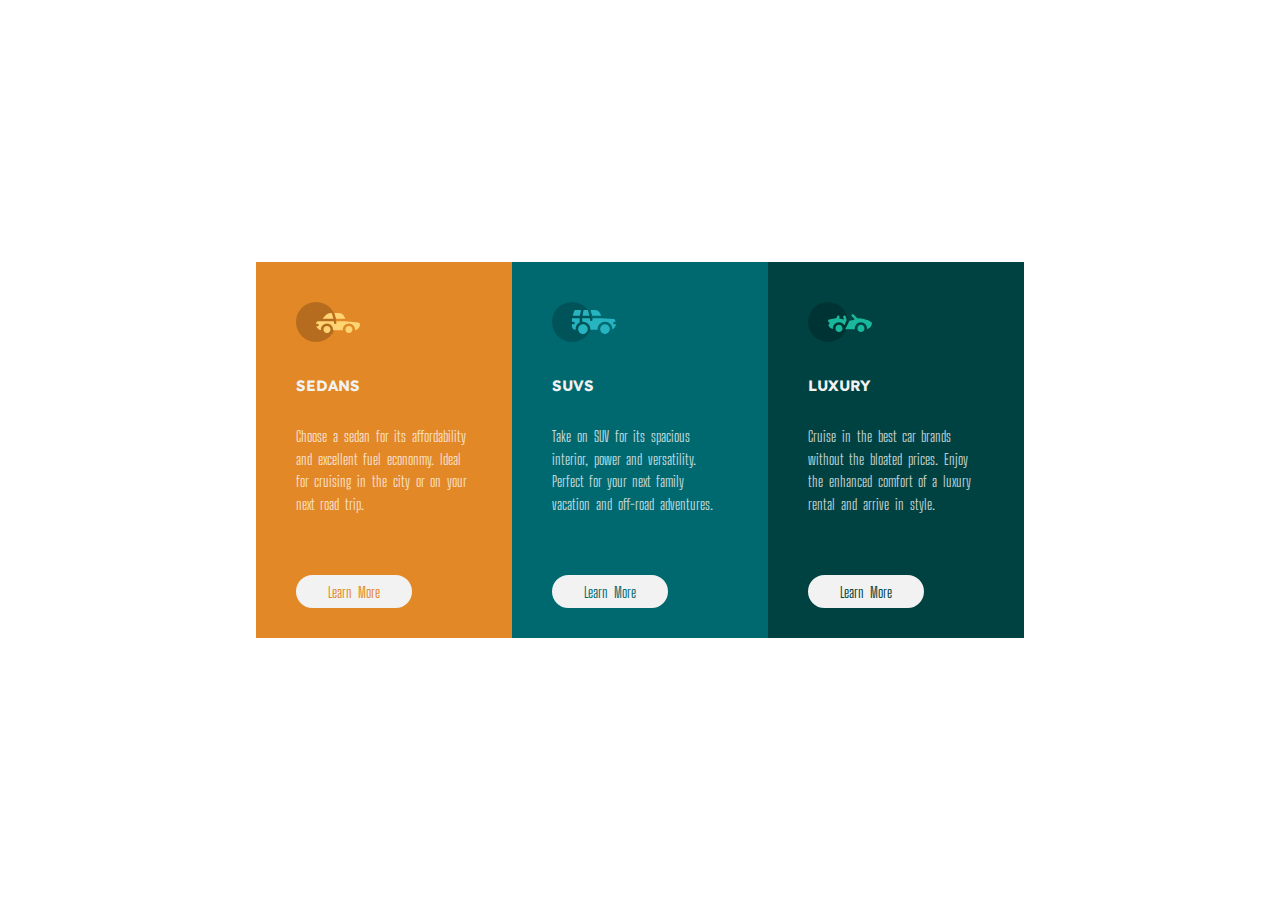
==== index.html @ 9b332c79 "flexbox inital push" ====
<!DOCTYPE html>
<html lang="en" dir="ltr">
  <head>
    <meta charset="utf-8">
    <link rel="stylesheet" href="style.css">
    <link rel="icon" href="favicon-32x32.png">
    <link href="https://fonts.googleapis.com/css2?family=Big+Shoulders+Display:wght@700&family=Lexend+Deca&display=swap" rel="stylesheet">
    <title></title>
  </head>
  <body>
    <div class="bigger">
      <div class="container">
        <div class="box sedan-box">
          <img src="icon-sedans.svg" alt="Sedan Icon">
          <h1>SEDANS</h1>
          <p>Choose a sedan for its affordability and excellent fuel econonmy.
            Ideal for cruising in the city or on your next road trip.</p>
          <button class=" button button1" type="button" name="button">
            <a href="sedan">Learn More</a>
          </button>
        </div>
        <div class="box suvs-box">
          <img src="icon-suvs.svg" alt="SUVS Icon">
          <h1>SUVS</h1>
          <p>Take on SUV for its spacious interior, power and versatility.
          Perfect for your next family vacation and off-road adventures.</p>
          <button class=" button button2" type="button" name="button">
            <a href="suvs">Learn More</a>
          </button>
        </div>
        <div class="box luxury-box">
          <img src="icon-luxury.svg" alt="Luxury Icon">
          <h1>LUXURY</h1>
          <p>Cruise in the best car brands without the bloated prices.
          Enjoy the enhanced comfort of a luxury rental and arrive in style.</p>
          <button class=" button button3" type="button" name="button">
            <a href="luxury">Learn More</a>
          </button>
        </div>
      </div>
    </div>

  </body>
</html>
---- style.css ----
*{
  color: hsl(0, 0%, 95%);
  margin: 0;
  font-size: 15px;
  box-sizing: border-box;
}
img{
padding: 40px 0 30px;

}
h1{
  color: hsl(0, 0%, 95%);
  padding-bottom: 30px;
  font-family: Lexend Deca;
}
p{
  color: hsla(0, 0%, 100%, 0.75);
  padding: 0 0 60px;
  font-family: Big Shoulders Display;
  width: 175px;
  font-weight: 400;
  word-spacing: 3px;
  line-height: 1.5;

}


/* Box style */
.container{
  display: flex;
  width: 60%;
  border-radius: 5px;
  margin: auto;
  align-items: center;
  height: 100vh;
}

.box{
  width: 100%;
  text-align: left;
  padding-left: 40px;
}
.sedan-box{
  background-color: hsl(31, 77%, 52%);
}
.suvs-box{
  background-color: hsl(184, 100%, 22%);
}
.luxury-box{
  background-color: hsl(179, 100%, 13%);
}


/* button style */

.button {
  padding: 5px 30px;
  text-align: center;
  text-decoration: none;
  font-size: 16px;
  margin: 0 0 30px 0;
  transition-duration: 0.3s;
  cursor: pointer;
  background-color: hsl(0, 0%, 95%);
  border-radius: 40px;
  font-family: Big Shoulders Display;
}

.button a{
  text-decoration: none;
  word-spacing: 3px;

}
.button:hover a{
  color: hsl(0, 0%, 95%);
}


.button1 {
  border: 2px solid hsl(0, 0%, 95%);
}
.button1 a{
  color: hsl(31, 77%, 52%);
}

.button2 {
  border: 2px solid hsl(0, 0%, 95%);

}
.button2 a{
  color: hsl(184, 100%, 22%);
}

.button3 {
  border: 2px solid hsl(0, 0%, 95%);
}
.button3 a{
  color: hsl(179, 100%, 13%);
}

.button1:hover {
  background-color: hsl(31, 77%, 52%);
  border: 2px solid hsl(0, 0%, 95%);
}

.button2:hover {
  background-color: hsl(184, 100%, 22%);
  border: 2px solid hsl(0, 0%, 95%);
}

.button3:hover {
  background-color: hsl(179, 100%, 13%);
  border: 2px solid hsl(0, 0%, 95%);
}
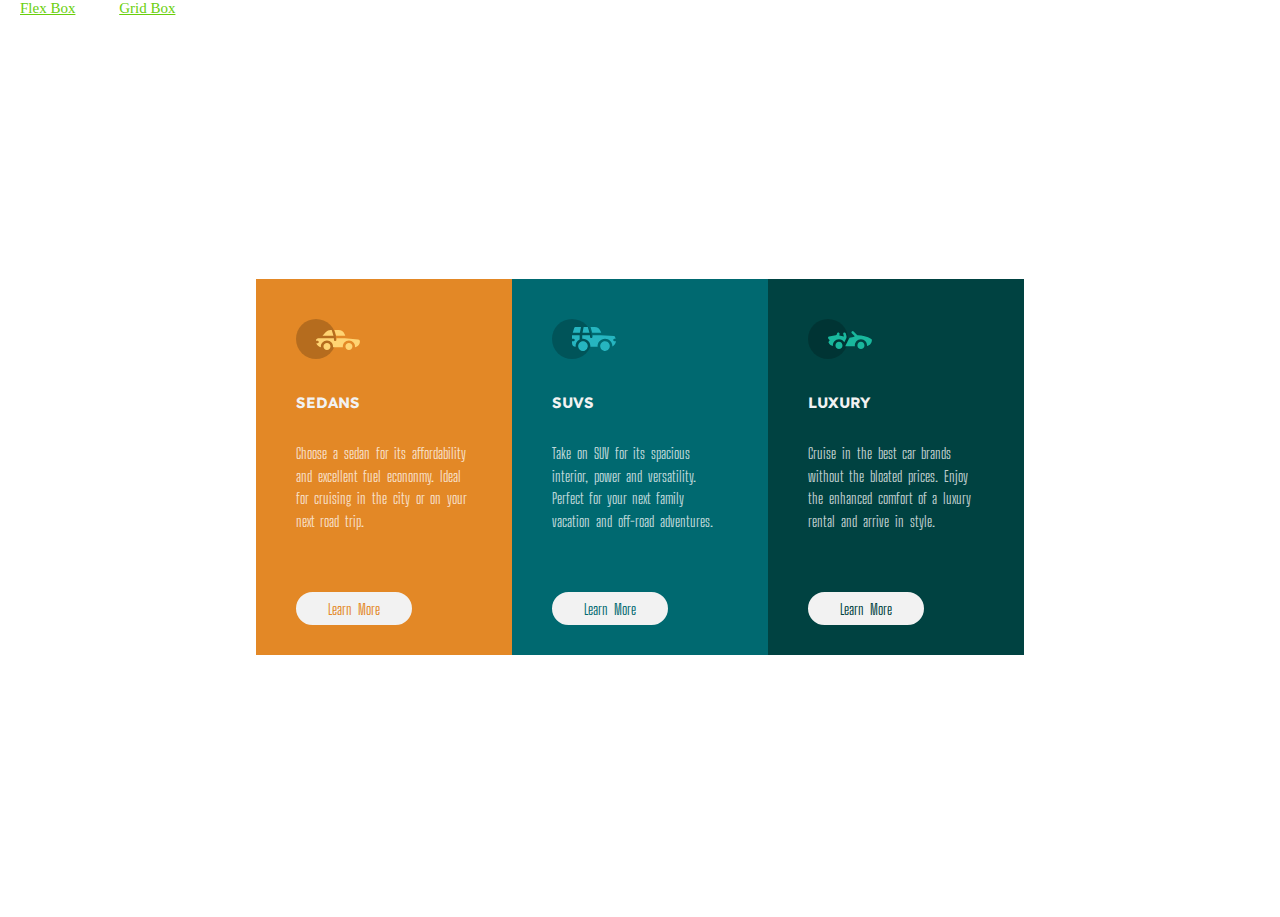
==== commit 39be887c: "Published link added" ====
--- a/index.html
+++ b/index.html
@@ -8,6 +8,11 @@
     <title></title>
   </head>
   <body>
+    <nav>
+      <a href="index.html" style="color: rgb(106, 207, 12); margin: 20px;">Flex Box</a>
+      <a href="grid/index.html" style="color: rgb(106, 207, 12); margin: 20px;">Grid Box</a>
+    </nav>
+
     <div class="bigger">
       <div class="container">
         <div class="box sedan-box">
